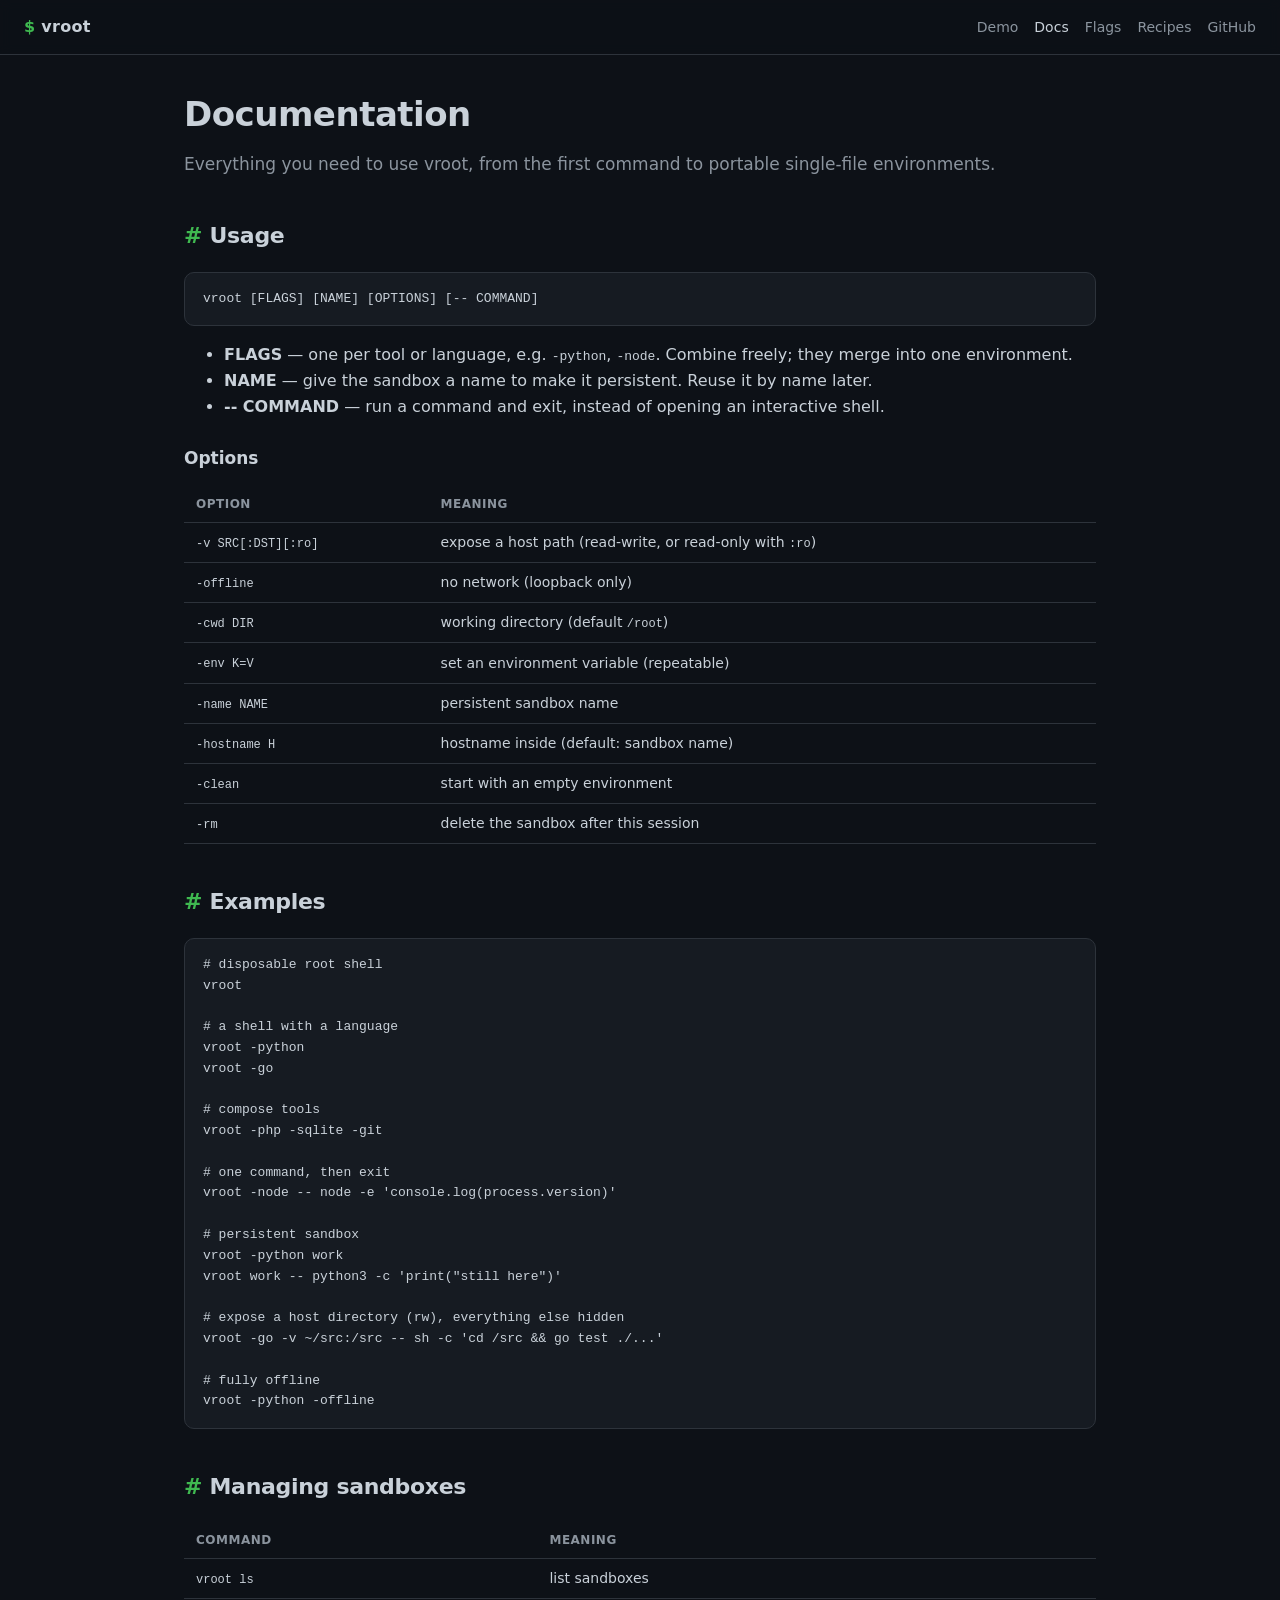
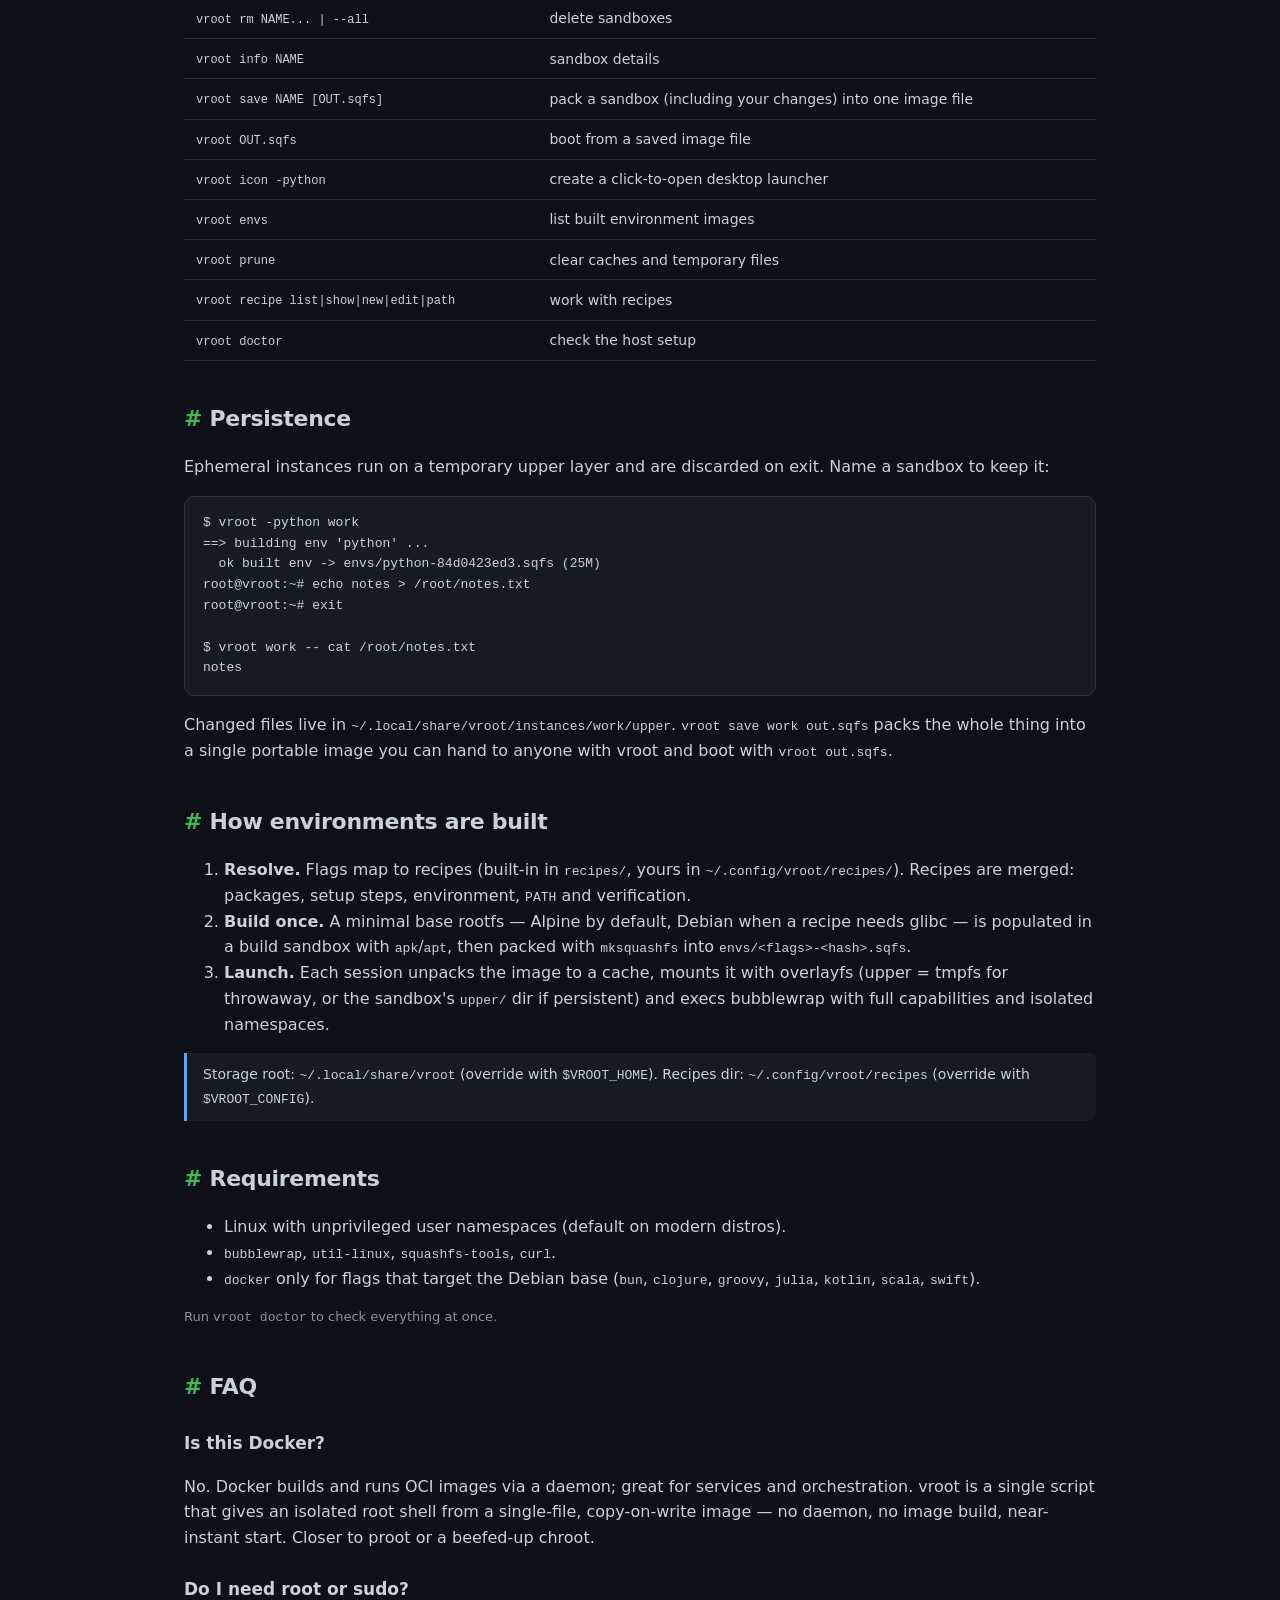
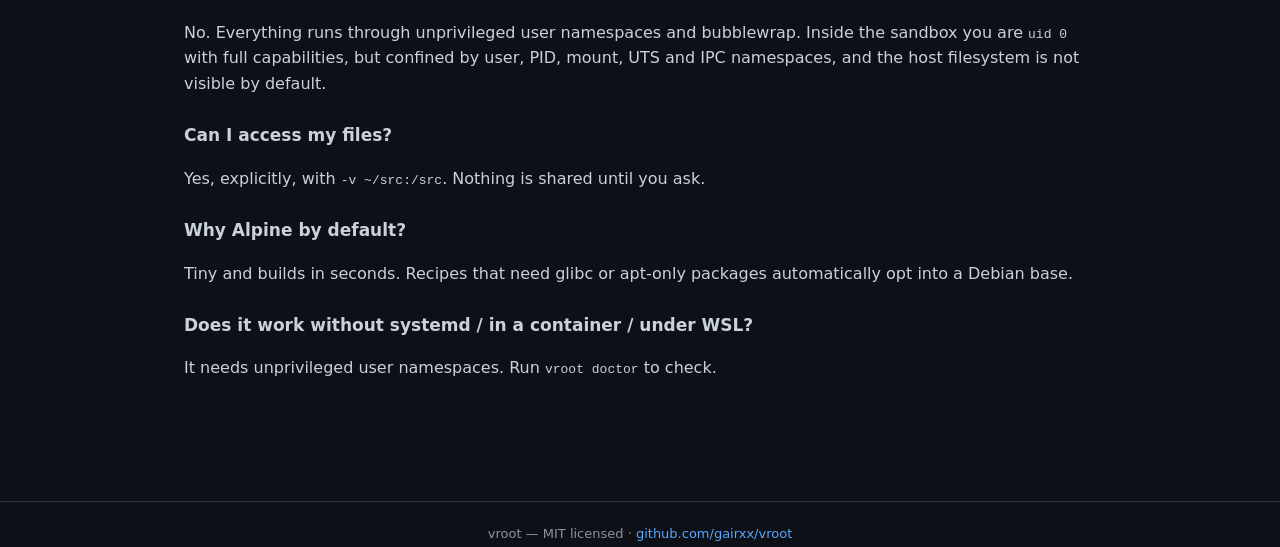
==== docs.html @ b8533276 "gh-pages: interactive demo + docs site - index.html: hero + live in-browser vroot terminal simulatio" ====
<!DOCTYPE html>
<html lang="en">
<head>
<meta charset="utf-8">
<meta name="viewport" content="width=device-width, initial-scale=1">
<title>Documentation — vroot</title>
<meta name="description" content="vroot documentation: usage, options, sandbox management, persistence, how environments are built and launched.">
<link rel="stylesheet" href="style.css">
<link rel="icon" href="data:image/svg+xml,<svg xmlns='http://www.w3.org/2000/svg' viewBox='0 0 100 100'><text y='.9em' font-size='90'>🐚</text></svg>">
</head>
<body>

<nav>
  <div class="brand"><span class="dot">$</span> vroot</div>
  <div class="links">
    <a href=".">Demo</a>
    <a href="docs.html" class="active">Docs</a>
    <a href="flags.html">Flags</a>
    <a href="recipes.html">Recipes</a>
    <a href="https://github.com/gairxx/vroot" target="_blank" rel="noopener">GitHub</a>
  </div>
</nav>

<div class="container">

  <header class="hero">
    <h1>Documentation</h1>
    <p>Everything you need to use vroot, from the first command to portable single-file environments.</p>
  </header>

  <section>
    <h2><span class="hash">#</span> Usage</h2>
    <pre class="code-block"><code>vroot [FLAGS] [NAME] [OPTIONS] [-- COMMAND]</code></pre>
    <ul>
      <li><b>FLAGS</b> — one per tool or language, e.g. <code>-python</code>, <code>-node</code>. Combine freely; they merge into one environment.</li>
      <li><b>NAME</b> — give the sandbox a name to make it persistent. Reuse it by name later.</li>
      <li><b>-- COMMAND</b> — run a command and exit, instead of opening an interactive shell.</li>
    </ul>

    <h3>Options</h3>
    <table>
      <thead><tr><th>Option</th><th>Meaning</th></tr></thead>
      <tbody>
        <tr><td><code>-v SRC[:DST][:ro]</code></td><td>expose a host path (read-write, or read-only with <code>:ro</code>)</td></tr>
        <tr><td><code>-offline</code></td><td>no network (loopback only)</td></tr>
        <tr><td><code>-cwd DIR</code></td><td>working directory (default <code>/root</code>)</td></tr>
        <tr><td><code>-env K=V</code></td><td>set an environment variable (repeatable)</td></tr>
        <tr><td><code>-name NAME</code></td><td>persistent sandbox name</td></tr>
        <tr><td><code>-hostname H</code></td><td>hostname inside (default: sandbox name)</td></tr>
        <tr><td><code>-clean</code></td><td>start with an empty environment</td></tr>
        <tr><td><code>-rm</code></td><td>delete the sandbox after this session</td></tr>
      </tbody>
    </table>
  </section>

  <section>
    <h2><span class="hash">#</span> Examples</h2>
    <pre class="code-block"><code># disposable root shell
vroot

# a shell with a language
vroot -python
vroot -go

# compose tools
vroot -php -sqlite -git

# one command, then exit
vroot -node -- node -e 'console.log(process.version)'

# persistent sandbox
vroot -python work
vroot work -- python3 -c 'print("still here")'

# expose a host directory (rw), everything else hidden
vroot -go -v ~/src:/src -- sh -c 'cd /src && go test ./...'

# fully offline
vroot -python -offline</code></pre>
  </section>

  <section>
    <h2><span class="hash">#</span> Managing sandboxes</h2>
    <table>
      <thead><tr><th>Command</th><th>Meaning</th></tr></thead>
      <tbody>
        <tr><td><code>vroot ls</code></td><td>list sandboxes</td></tr>
        <tr><td><code>vroot rm NAME... | --all</code></td><td>delete sandboxes</td></tr>
        <tr><td><code>vroot info NAME</code></td><td>sandbox details</td></tr>
        <tr><td><code>vroot save NAME [OUT.sqfs]</code></td><td>pack a sandbox (including your changes) into one image file</td></tr>
        <tr><td><code>vroot OUT.sqfs</code></td><td>boot from a saved image file</td></tr>
        <tr><td><code>vroot icon -python</code></td><td>create a click-to-open desktop launcher</td></tr>
        <tr><td><code>vroot envs</code></td><td>list built environment images</td></tr>
        <tr><td><code>vroot prune</code></td><td>clear caches and temporary files</td></tr>
        <tr><td><code>vroot recipe list|show|new|edit|path</code></td><td>work with recipes</td></tr>
        <tr><td><code>vroot doctor</code></td><td>check the host setup</td></tr>
      </tbody>
    </table>
  </section>

  <section>
    <h2><span class="hash">#</span> Persistence</h2>
    <p>Ephemeral instances run on a temporary upper layer and are discarded on
    exit. Name a sandbox to keep it:</p>
    <pre class="code-block"><code>$ vroot -python work
==> building env 'python' ...
  ok built env -> envs/python-84d0423ed3.sqfs (25M)
root@vroot:~# echo notes > /root/notes.txt
root@vroot:~# exit

$ vroot work -- cat /root/notes.txt
notes</code></pre>
    <p>Changed files live in <code>~/.local/share/vroot/instances/work/upper</code>.
    <code>vroot save work out.sqfs</code> packs the whole thing into a single
    portable image you can hand to anyone with vroot and boot with
    <code>vroot out.sqfs</code>.</p>
  </section>

  <section>
    <h2><span class="hash">#</span> How environments are built</h2>
    <ol>
      <li><b>Resolve.</b> Flags map to recipes (built-in in <code>recipes/</code>, yours in <code>~/.config/vroot/recipes/</code>). Recipes are merged: packages, setup steps, environment, <code>PATH</code> and verification.</li>
      <li><b>Build once.</b> A minimal base rootfs — Alpine by default, Debian when a recipe needs glibc — is populated in a build sandbox with <code>apk</code>/<code>apt</code>, then packed with <code>mksquashfs</code> into <code>envs/&lt;flags&gt;-&lt;hash&gt;.sqfs</code>.</li>
      <li><b>Launch.</b> Each session unpacks the image to a cache, mounts it with overlayfs (upper = tmpfs for throwaway, or the sandbox's <code>upper/</code> dir if persistent) and execs bubblewrap with full capabilities and isolated namespaces.</li>
    </ol>
    <div class="callout">Storage root: <code>~/.local/share/vroot</code> (override with <code>$VROOT_HOME</code>).
    Recipes dir: <code>~/.config/vroot/recipes</code> (override with <code>$VROOT_CONFIG</code>).</div>
  </section>

  <section>
    <h2><span class="hash">#</span> Requirements</h2>
    <ul>
      <li>Linux with unprivileged user namespaces (default on modern distros).</li>
      <li><code>bubblewrap</code>, <code>util-linux</code>, <code>squashfs-tools</code>, <code>curl</code>.</li>
      <li><code>docker</code> only for flags that target the Debian base (<code>bun</code>, <code>clojure</code>, <code>groovy</code>, <code>julia</code>, <code>kotlin</code>, <code>scala</code>, <code>swift</code>).</li>
    </ul>
    <p class="note">Run <code>vroot doctor</code> to check everything at once.</p>
  </section>

  <section>
    <h2><span class="hash">#</span> FAQ</h2>
    <h3>Is this Docker?</h3>
    <p>No. Docker builds and runs OCI images via a daemon; great for services and
    orchestration. vroot is a single script that gives an isolated root shell from a
    single-file, copy-on-write image — no daemon, no image build, near-instant start.
    Closer to proot or a beefed-up chroot.</p>
    <h3>Do I need root or sudo?</h3>
    <p>No. Everything runs through unprivileged user namespaces and bubblewrap.
    Inside the sandbox you are <code>uid 0</code> with full capabilities, but confined by user,
    PID, mount, UTS and IPC namespaces, and the host filesystem is not visible by default.</p>
    <h3>Can I access my files?</h3>
    <p>Yes, explicitly, with <code>-v ~/src:/src</code>. Nothing is shared until you ask.</p>
    <h3>Why Alpine by default?</h3>
    <p>Tiny and builds in seconds. Recipes that need glibc or apt-only packages
    automatically opt into a Debian base.</p>
    <h3>Does it work without systemd / in a container / under WSL?</h3>
    <p>It needs unprivileged user namespaces. Run <code>vroot doctor</code> to check.</p>
  </section>

</div>

<footer>
  vroot — MIT licensed · <a href="https://github.com/gairxx/vroot" target="_blank" rel="noopener">github.com/gairxx/vroot</a>
</footer>

</body>
</html>
---- style.css ----
:root {
  --bg: #0d1117;
  --bg2: #161b22;
  --bg3: #1f2630;
  --border: #2d333b;
  --fg: #c9d1d9;
  --muted: #8b949e;
  --accent: #58a6ff;
  --green: #3fb950;
  --yellow: #d29922;
  --red: #f85149;
  --pink: #bc8cff;
  --cyan: #39c5cf;
}

* { box-sizing: border-box; }

html, body { margin: 0; padding: 0; }

body {
  background: var(--bg);
  color: var(--fg);
  font-family: "Inter", "Segoe UI", system-ui, -apple-system, sans-serif;
  line-height: 1.6;
}

a { color: var(--accent); text-decoration: none; }
a:hover { text-decoration: underline; }

pre, code, .term, .mono {
  font-family: "JetBrains Mono", "Fira Code", ui-monospace, SFMono-Regular, Menlo, Monaco, monospace;
  font-size: 13px;
}

/* ---------- nav ---------- */
nav {
  display: flex; align-items: center; gap: 18px;
  padding: 14px 24px;
  position: sticky; top: 0; z-index: 10;
  background: rgba(13,17,23,.92);
  backdrop-filter: blur(6px);
  border-bottom: 1px solid var(--border);
}
nav .brand { font-weight: 700; letter-spacing: .3px; color: var(--fg); }
nav .brand .dot { color: var(--green); }
nav .links { margin-left: auto; display: flex; gap: 16px; }
nav .links a { color: var(--muted); font-size: 14px; }
nav .links a:hover, nav .links a.active { color: var(--fg); }

/* ---------- layout ---------- */
.container { max-width: 960px; margin: 0 auto; padding: 32px 24px 80px; }

.hero { margin-bottom: 28px; }
.hero h1 { font-size: 34px; margin: 0 0 10px; letter-spacing: -.5px; }
.hero h1 .accent { color: var(--accent); }
.hero p { font-size: 17px; color: var(--muted); margin: 0 0 16px; }
.hero .sub {
  display: inline-block; background: var(--bg2); border: 1px solid var(--border);
  padding: 6px 12px; border-radius: 8px; color: var(--muted); font-size: 13px;
}

/* ---------- terminal ---------- */
.term-wrap { border: 1px solid var(--border); border-radius: 12px; overflow: hidden; box-shadow: 0 20px 60px rgba(0,0,0,.5); }
.term-head {
  display: flex; align-items: center; gap: 8px; background: var(--bg2);
  padding: 10px 14px; border-bottom: 1px solid var(--border);
}
.term-head .dots { display: flex; gap: 6px; }
.term-head .dot { width: 12px; height: 12px; border-radius: 50%; }
.term-head .dot.r { background: #ff5f56; }
.term-head .dot.y { background: #ffbd2e; }
.term-head .dot.g { background: #27c93f; }
.term-head .title { margin-left: 10px; color: var(--muted); font-size: 12px; font-family: ui-monospace, monospace; }
.term-head .tag { margin-left: auto; color: var(--green); font-size: 11px; border: 1px solid var(--border); padding: 2px 8px; border-radius: 999px; }

.term {
  background: #000;
  height: 430px; overflow-y: auto; padding: 14px 16px;
  color: #d7dae0; line-height: 1.35; white-space: pre-wrap; word-break: break-word;
  cursor: text;
}
.term::selection, .term .sel { background: rgba(88,166,255,.3); }

.term .c-host { color: #7ee787; }
.term .c-root { color: #ff7b72; font-weight: 600; }
.term .c-fg   { color: #d7dae0; }
.term .c-mut  { color: #8b949e; }
.term .c-acc  { color: #58a6ff; }
.term .c-grn  { color: #3fb950; }
.term .c-ylw  { color: #d29922; }
.term .c-red  { color: #ff7b72; }
.term .c-pnk  { color: #bc8cff; }
.term .c-cyn  { color: #39c5cf; }

.term .in { display: flex; align-items: center; }
#term-input {
  background: transparent; border: 0; outline: 0; color: #d7dae0;
  font: inherit; flex: 1; margin-left: 0; padding: 0; caret-color: #58a6ff; min-width: 30px;
}
.term .caret { display: inline-block; width: 8px; height: 15px; background: #d7dae0; margin-left: 2px; animation: blink 1s steps(1) infinite; vertical-align: text-bottom; }
@keyframes blink { 50% { opacity: 0; } }

.term .hint { border-top: 1px dashed #2d333b; }

/* ---------- sections ---------- */
section { margin: 40px 0; }
h2 { font-size: 22px; letter-spacing: -.3px; }
h2 .hash { color: var(--green); }
h3 { font-size: 17px; margin: 26px 0 8px; }

.card {
  background: var(--bg2); border: 1px solid var(--border); border-radius: 10px;
  padding: 18px 20px; margin: 14px 0;
}

pre.code-block {
  background: var(--bg2); border: 1px solid var(--border); border-radius: 10px;
  padding: 16px 18px; overflow-x: auto; font-size: 13px;
}

code.inline { background: var(--bg2); border: 1px solid var(--border); padding: 1px 6px; border-radius: 5px; font-size: 12px; }

/* ---------- tables ---------- */
table { width: 100%; border-collapse: collapse; margin: 14px 0; font-size: 14px; }
th, td { text-align: left; padding: 8px 12px; border-bottom: 1px solid var(--border); }
th { color: var(--muted); font-weight: 600; font-size: 12px; text-transform: uppercase; letter-spacing: .5px; }
td code { font-size: 12px; }
tr:hover td { background: var(--bg3); }

/* ---------- badges ---------- */
.badges { display: flex; flex-wrap: wrap; gap: 8px; margin: 8px 0 20px; }
.badge {
  background: var(--bg2); border: 1px solid var(--border); color: var(--muted);
  font-size: 12px; padding: 4px 10px; border-radius: 999px;
}
.badge.g { color: var(--green); border-color: rgba(63,185,80,.4); }
.badge.b { color: var(--accent); border-color: rgba(88,166,255,.4); }

/* ---------- steps ---------- */
.steps { display: grid; grid-template-columns: repeat(auto-fit, minmax(220px, 1fr)); gap: 14px; margin: 16px 0; }
.step { background: var(--bg2); border: 1px solid var(--border); border-radius: 10px; padding: 16px; }
.step .n { color: var(--accent); font-weight: 700; font-family: ui-monospace, monospace; }
.step h4 { margin: 6px 0 6px; font-size: 15px; }
.step p { margin: 0; font-size: 13px; color: var(--muted); }

/* ---------- footer ---------- */
footer {
  border-top: 1px solid var(--border); padding: 22px 24px; text-align: center;
  color: var(--muted); font-size: 13px;
}

/* ---------- misc ---------- */
.btn {
  display: inline-block; background: var(--accent); color: #041220; font-weight: 600;
  padding: 9px 16px; border-radius: 8px; font-size: 14px;
}
.btn:hover { text-decoration: none; filter: brightness(1.1); }
.btn.ghost { background: transparent; color: var(--fg); border: 1px solid var(--border); }

.note { font-size: 13px; color: var(--muted); }
.chips { display: flex; flex-wrap: wrap; gap: 8px; }
.chip {
  background: var(--bg); border: 1px solid var(--border); color: var(--fg);
  font-family: ui-monospace, mono, monospace; font-size: 12px; padding: 6px 12px;
  border-radius: 8px; cursor: pointer; text-align: left;
}
.chip:hover { border-color: var(--accent); color: var(--accent); background: var(--bg3); }
.callout {
  border-left: 3px solid var(--accent); background: var(--bg2);
  padding: 10px 16px; border-radius: 0 8px 8px 0; font-size: 14px;
}
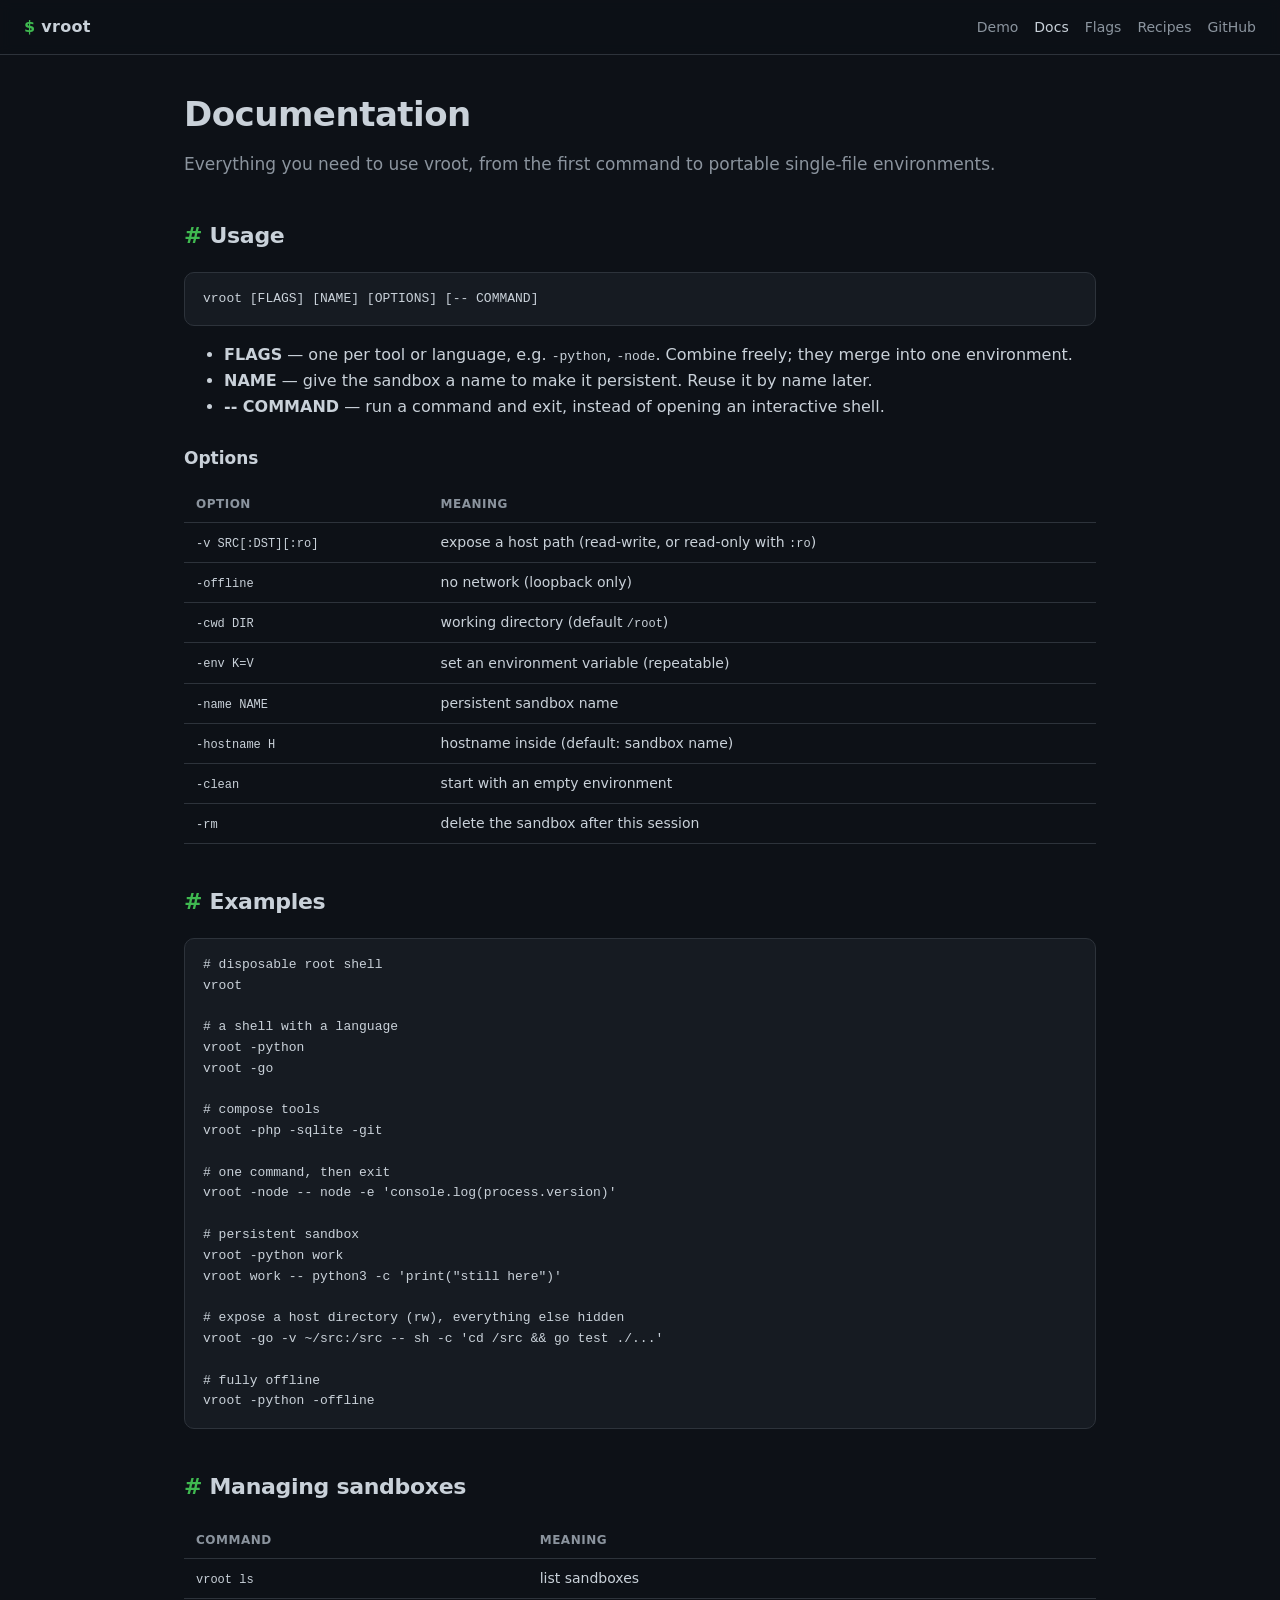
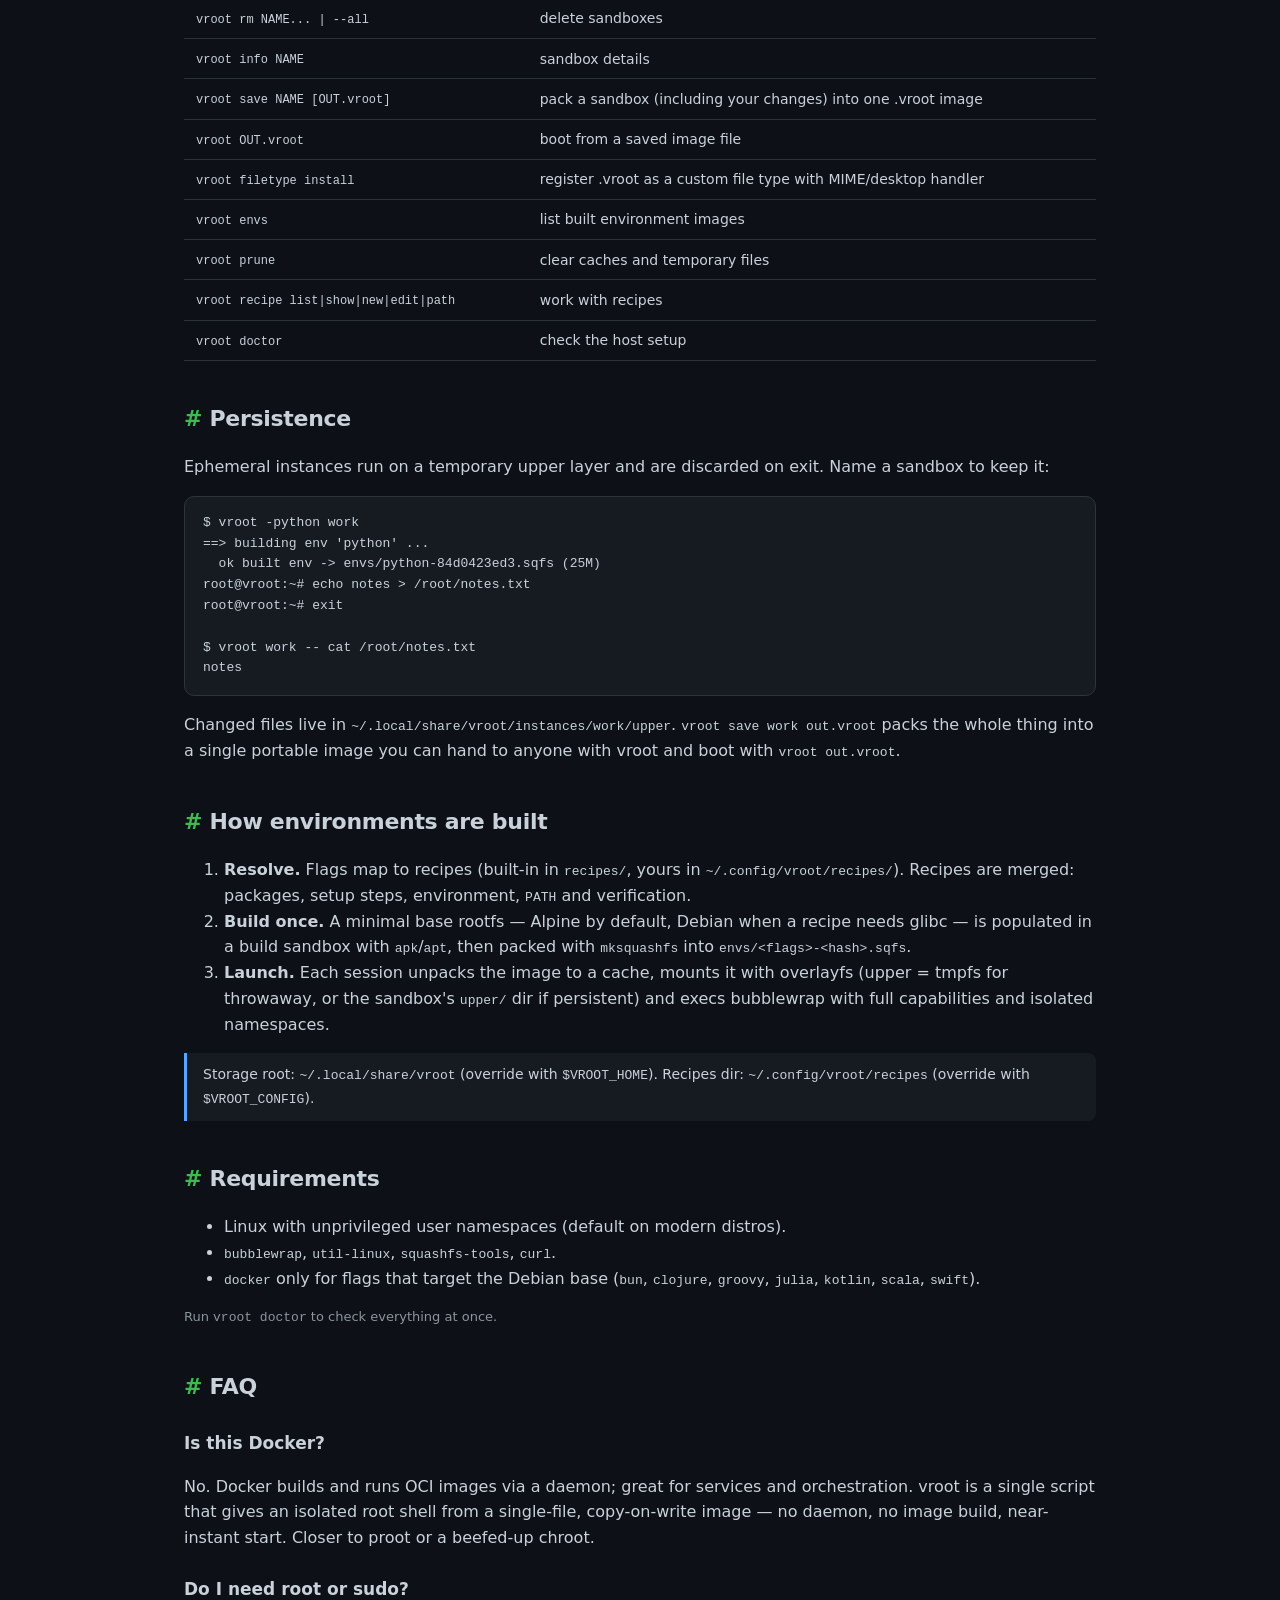
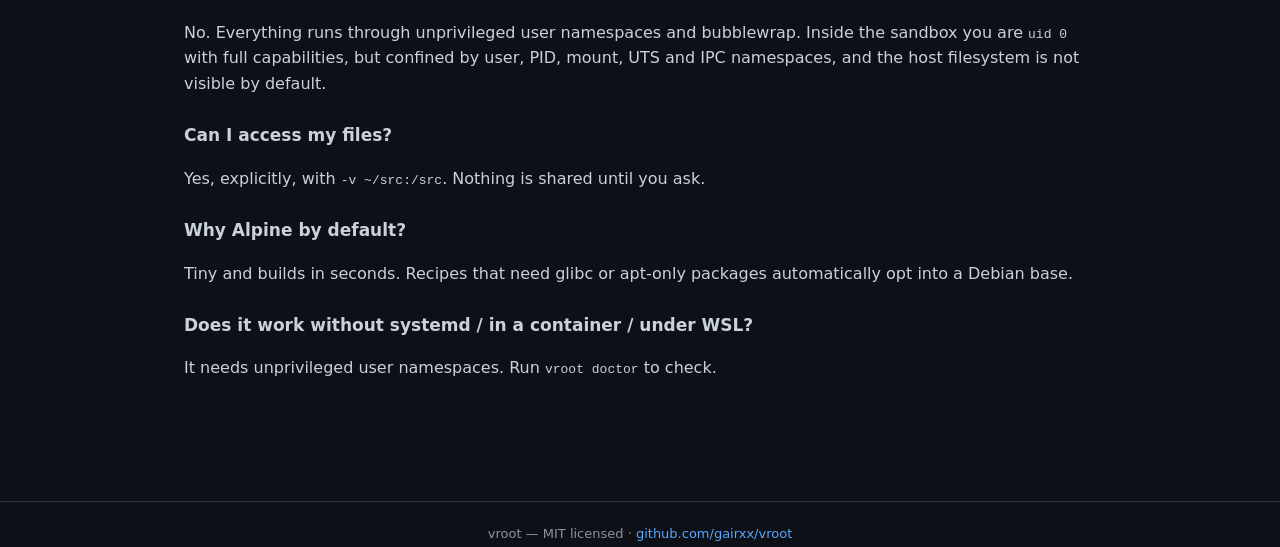
==== commit 95943acd: "gh-pages: 2.1.0, .vroot image type, filetype command" ====
--- a/docs.html
+++ b/docs.html
@@ -87,9 +87,9 @@
         <tr><td><code>vroot ls</code></td><td>list sandboxes</td></tr>
         <tr><td><code>vroot rm NAME... | --all</code></td><td>delete sandboxes</td></tr>
         <tr><td><code>vroot info NAME</code></td><td>sandbox details</td></tr>
-        <tr><td><code>vroot save NAME [OUT.sqfs]</code></td><td>pack a sandbox (including your changes) into one image file</td></tr>
-        <tr><td><code>vroot OUT.sqfs</code></td><td>boot from a saved image file</td></tr>
-        <tr><td><code>vroot icon -python</code></td><td>create a click-to-open desktop launcher</td></tr>
+        <tr><td><code>vroot save NAME [OUT.vroot]</code></td><td>pack a sandbox (including your changes) into one .vroot image</td></tr>
+        <tr><td><code>vroot OUT.vroot</code></td><td>boot from a saved image file</td></tr>
+        <tr><td><code>vroot filetype install</code></td><td>register .vroot as a custom file type with MIME/desktop handler</td></tr>
         <tr><td><code>vroot envs</code></td><td>list built environment images</td></tr>
         <tr><td><code>vroot prune</code></td><td>clear caches and temporary files</td></tr>
         <tr><td><code>vroot recipe list|show|new|edit|path</code></td><td>work with recipes</td></tr>
@@ -111,9 +111,9 @@
 $ vroot work -- cat /root/notes.txt
 notes</code></pre>
     <p>Changed files live in <code>~/.local/share/vroot/instances/work/upper</code>.
-    <code>vroot save work out.sqfs</code> packs the whole thing into a single
+    <code>vroot save work out.vroot</code> packs the whole thing into a single
     portable image you can hand to anyone with vroot and boot with
-    <code>vroot out.sqfs</code>.</p>
+    <code>vroot out.vroot</code>.</p>
   </section>
 
   <section>
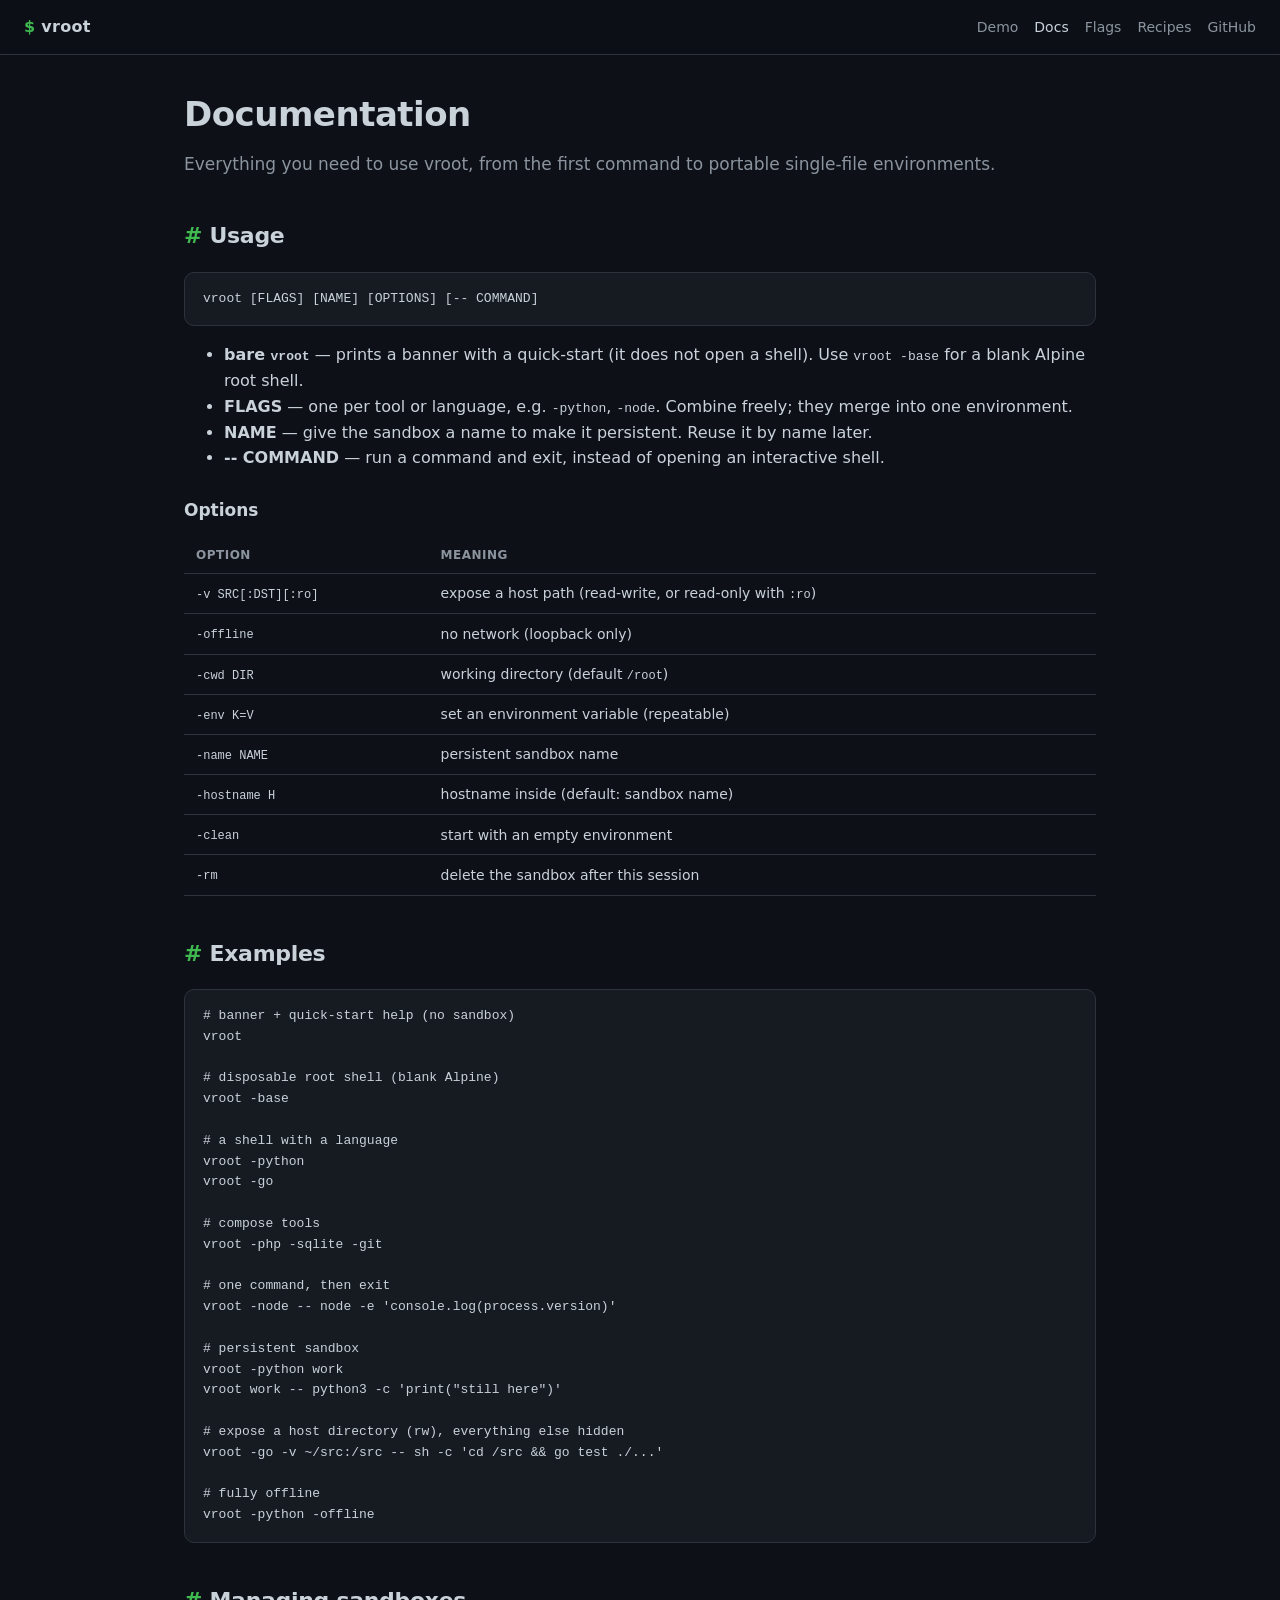
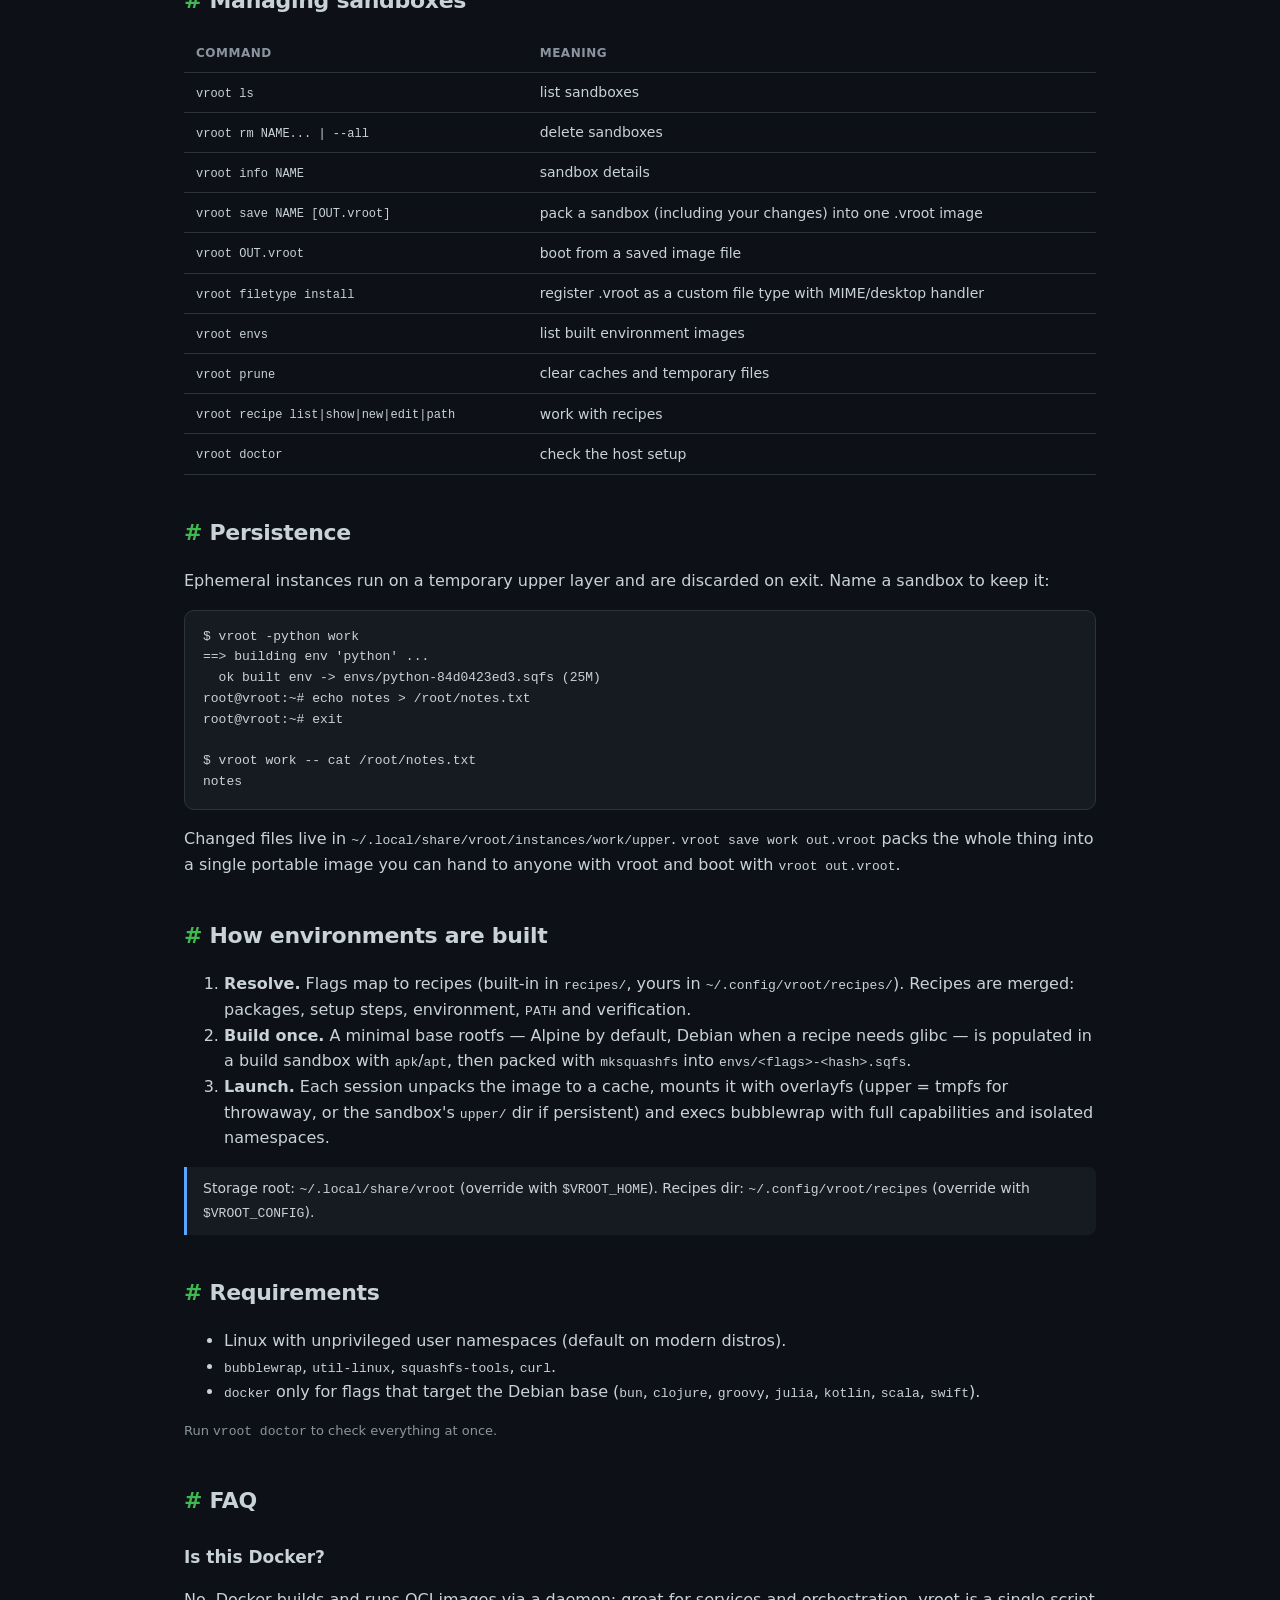
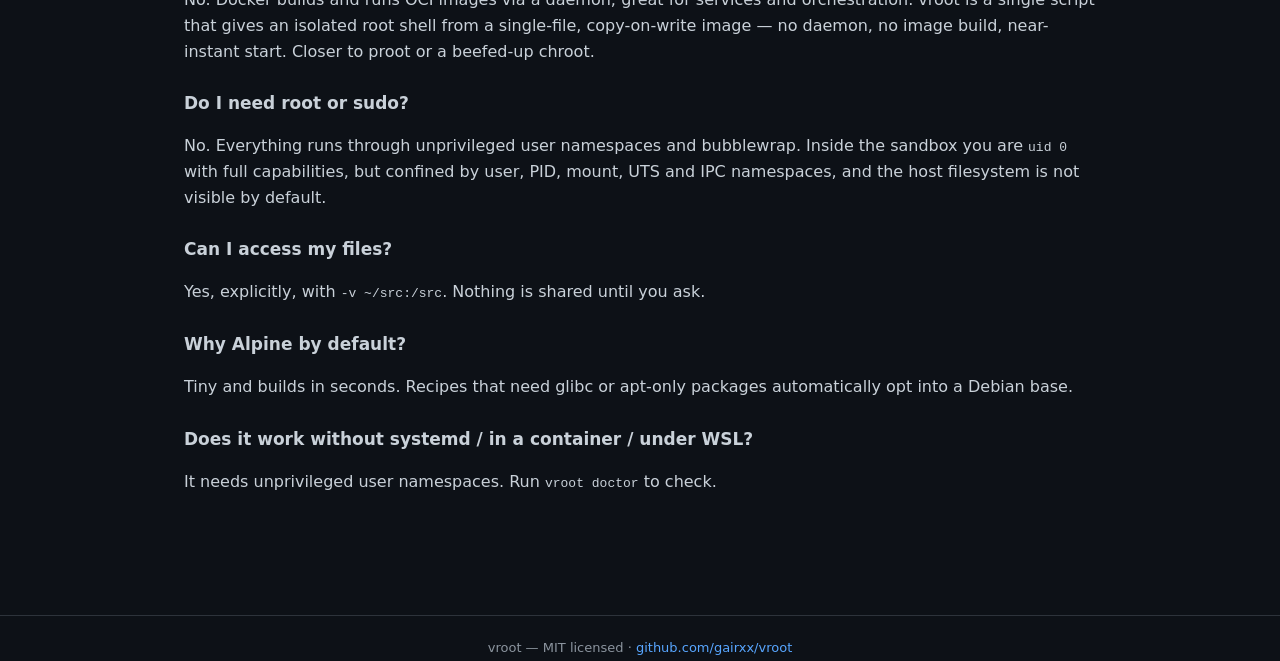
==== commit 2b6e0fe5: "gh-pages: bare 'vroot' shows ASCII banner + quick start" ====
--- a/docs.html
+++ b/docs.html
@@ -32,6 +32,7 @@
     <h2><span class="hash">#</span> Usage</h2>
     <pre class="code-block"><code>vroot [FLAGS] [NAME] [OPTIONS] [-- COMMAND]</code></pre>
     <ul>
+      <li><b>bare <code>vroot</code></b> — prints a banner with a quick-start (it does not open a shell). Use <code>vroot -base</code> for a blank Alpine root shell.</li>
       <li><b>FLAGS</b> — one per tool or language, e.g. <code>-python</code>, <code>-node</code>. Combine freely; they merge into one environment.</li>
       <li><b>NAME</b> — give the sandbox a name to make it persistent. Reuse it by name later.</li>
       <li><b>-- COMMAND</b> — run a command and exit, instead of opening an interactive shell.</li>
@@ -55,8 +56,11 @@
 
   <section>
     <h2><span class="hash">#</span> Examples</h2>
-    <pre class="code-block"><code># disposable root shell
+    <pre class="code-block"><code># banner + quick-start help (no sandbox)
 vroot
+
+# disposable root shell (blank Alpine)
+vroot -base
 
 # a shell with a language
 vroot -python
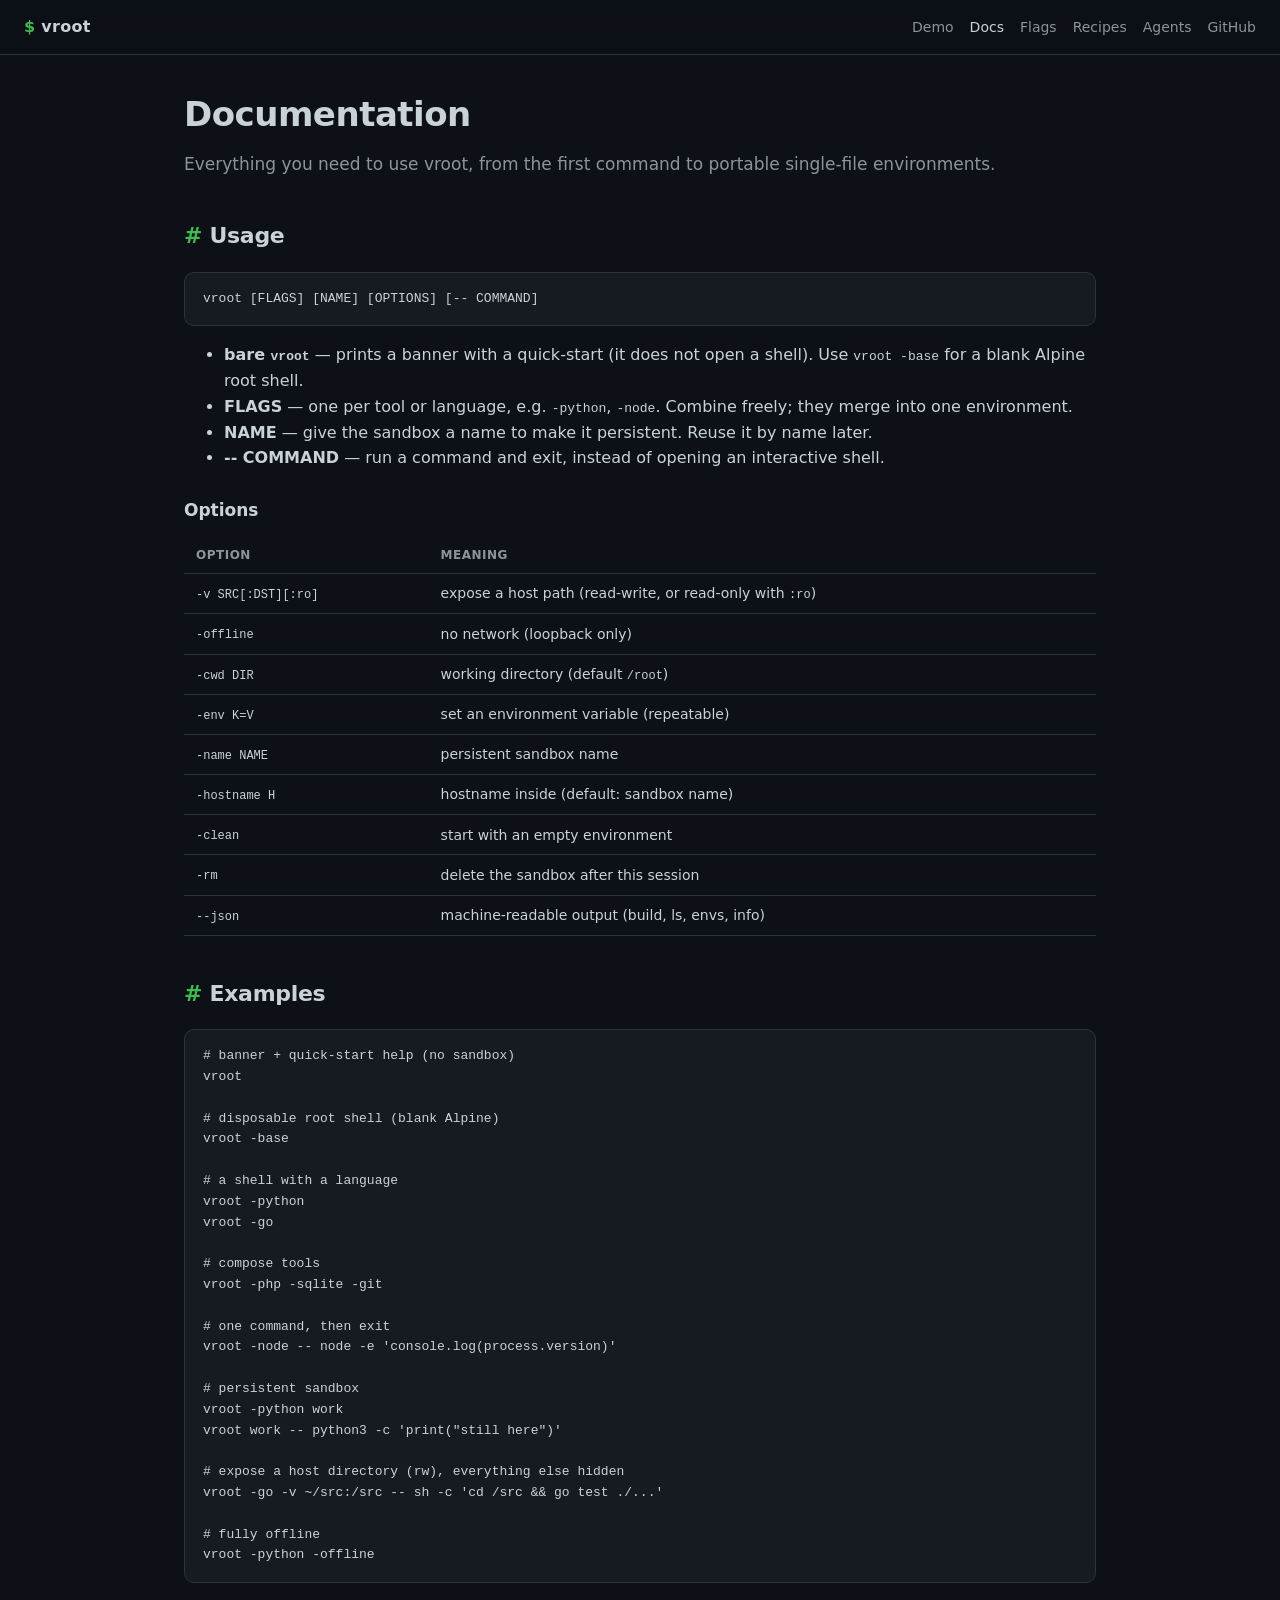
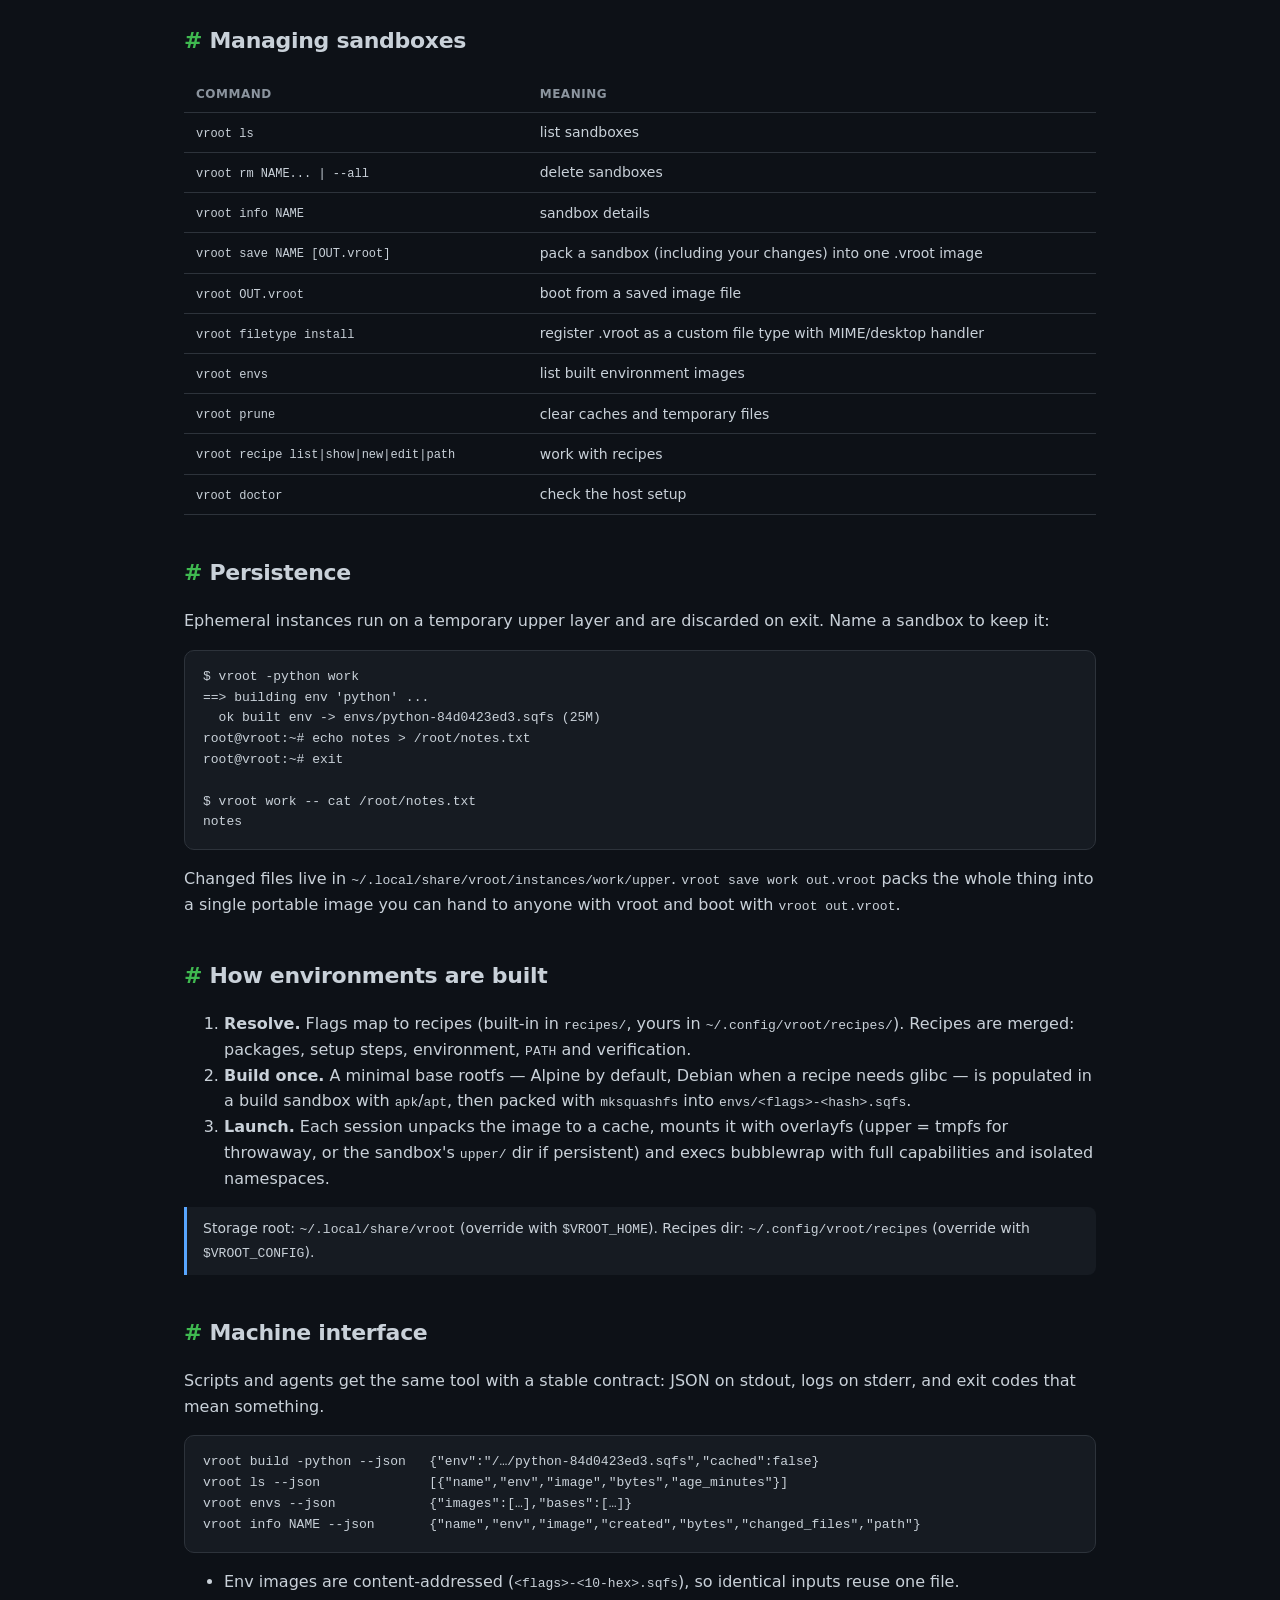
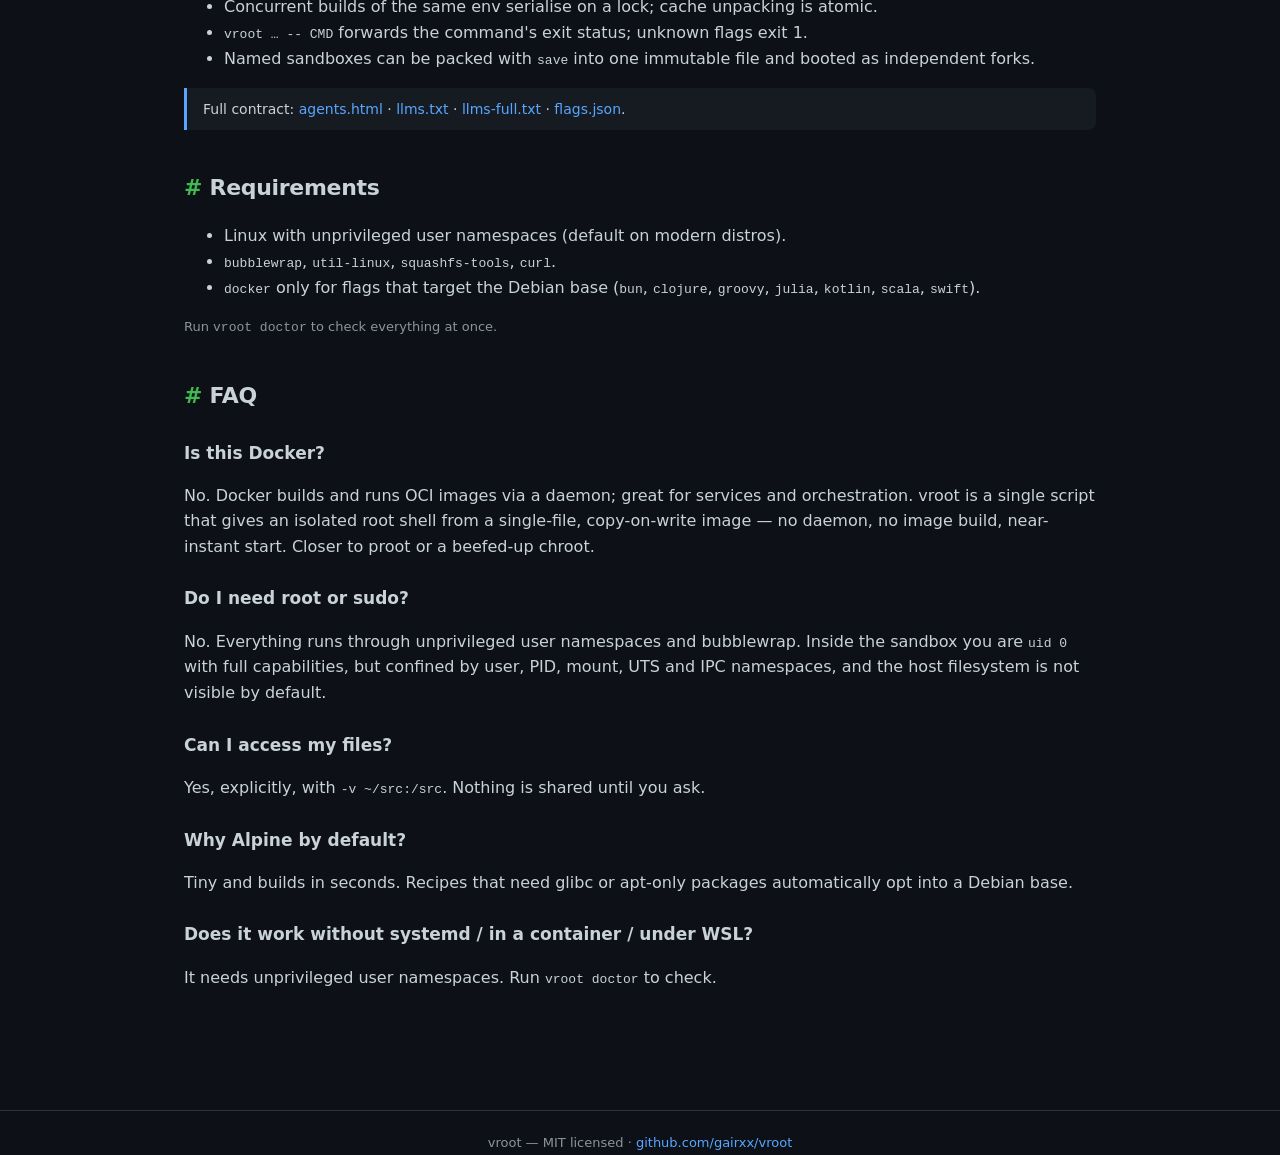
==== commit b4acaef9: "site: static flags table, docs nav and machine-interface section" ====
--- a/docs.html
+++ b/docs.html
@@ -17,6 +17,7 @@
     <a href="docs.html" class="active">Docs</a>
     <a href="flags.html">Flags</a>
     <a href="recipes.html">Recipes</a>
+    <a href="agents.html">Agents</a>
     <a href="https://github.com/gairxx/vroot" target="_blank" rel="noopener">GitHub</a>
   </div>
 </nav>
@@ -50,6 +51,7 @@
         <tr><td><code>-hostname H</code></td><td>hostname inside (default: sandbox name)</td></tr>
         <tr><td><code>-clean</code></td><td>start with an empty environment</td></tr>
         <tr><td><code>-rm</code></td><td>delete the sandbox after this session</td></tr>
+        <tr><td><code>--json</code></td><td>machine-readable output (build, ls, envs, info)</td></tr>
       </tbody>
     </table>
   </section>
@@ -131,6 +133,25 @@
     Recipes dir: <code>~/.config/vroot/recipes</code> (override with <code>$VROOT_CONFIG</code>).</div>
   </section>
 
+  <section id="machine-interface">
+    <h2><span class="hash">#</span> Machine interface</h2>
+    <p>Scripts and agents get the same tool with a stable contract: JSON on
+    stdout, logs on stderr, and exit codes that mean something.</p>
+    <pre class="code-block"><code>vroot build -python --json   {"env":"/…/python-84d0423ed3.sqfs","cached":false}
+vroot ls --json              [{"name","env","image","bytes","age_minutes"}]
+vroot envs --json            {"images":[…],"bases":[…]}
+vroot info NAME --json       {"name","env","image","created","bytes","changed_files","path"}</code></pre>
+    <ul>
+      <li>Env images are content-addressed (<code>&lt;flags&gt;-&lt;10-hex&gt;.sqfs</code>), so identical inputs reuse one file.</li>
+      <li>Concurrent builds of the same env serialise on a lock; cache unpacking is atomic.</li>
+      <li><code>vroot … -- CMD</code> forwards the command's exit status; unknown flags exit 1.</li>
+      <li>Named sandboxes can be packed with <code>save</code> into one immutable file and booted as independent forks.</li>
+    </ul>
+    <div class="callout">Full contract: <a href="agents.html">agents.html</a> ·
+    <a href="llms.txt">llms.txt</a> · <a href="llms-full.txt">llms-full.txt</a> ·
+    <a href="flags.json">flags.json</a>.</div>
+  </section>
+
   <section>
     <h2><span class="hash">#</span> Requirements</h2>
     <ul>
@@ -168,4 +189,4 @@
 </footer>
 
 </body>
-</html>+</html>
--- a/style.css
+++ b/style.css
@@ -137,6 +137,10 @@
 .badge.b { color: var(--accent); border-color: rgba(88,166,255,.4); }
 
 /* ---------- steps ---------- */
+.grid2 { display: grid; grid-template-columns: repeat(auto-fit, minmax(300px, 1fr)); gap: 14px; margin: 16px 0; }
+.grid2 .card h4 { margin: 0 0 10px; font-size: 15px; }
+.grid2 .card p:last-child { margin-bottom: 0; }
+.grid2 .code-block { margin: 0 0 10px; }
 .steps { display: grid; grid-template-columns: repeat(auto-fit, minmax(220px, 1fr)); gap: 14px; margin: 16px 0; }
 .step { background: var(--bg2); border: 1px solid var(--border); border-radius: 10px; padding: 16px; }
 .step .n { color: var(--accent); font-weight: 700; font-family: ui-monospace, monospace; }
@@ -168,4 +172,17 @@
 .callout {
   border-left: 3px solid var(--accent); background: var(--bg2);
   padding: 10px 16px; border-radius: 0 8px 8px 0; font-size: 14px;
-}+}
+/* ---------- install strip ---------- */
+.install-strip {
+  display: flex; align-items: center; gap: 10px; flex-wrap: wrap;
+  background: var(--bg2); border: 1px solid var(--border); border-radius: 10px;
+  padding: 10px 12px; margin: 18px 0 10px; max-width: 820px;
+}
+.install-strip .prompt { color: var(--green); font-family: ui-monospace, monospace; font-size: 13px; }
+.install-strip code {
+  flex: 1; min-width: 240px; overflow-x: auto; white-space: nowrap;
+  font-size: 12.5px; color: var(--fg); background: transparent; border: 0; padding: 0;
+}
+.copy-btn { padding: 6px 12px; font-size: 12.5px; }
+.copy-btn.copied { background: transparent; color: var(--green); border: 1px solid rgba(63,185,80,.5); }
